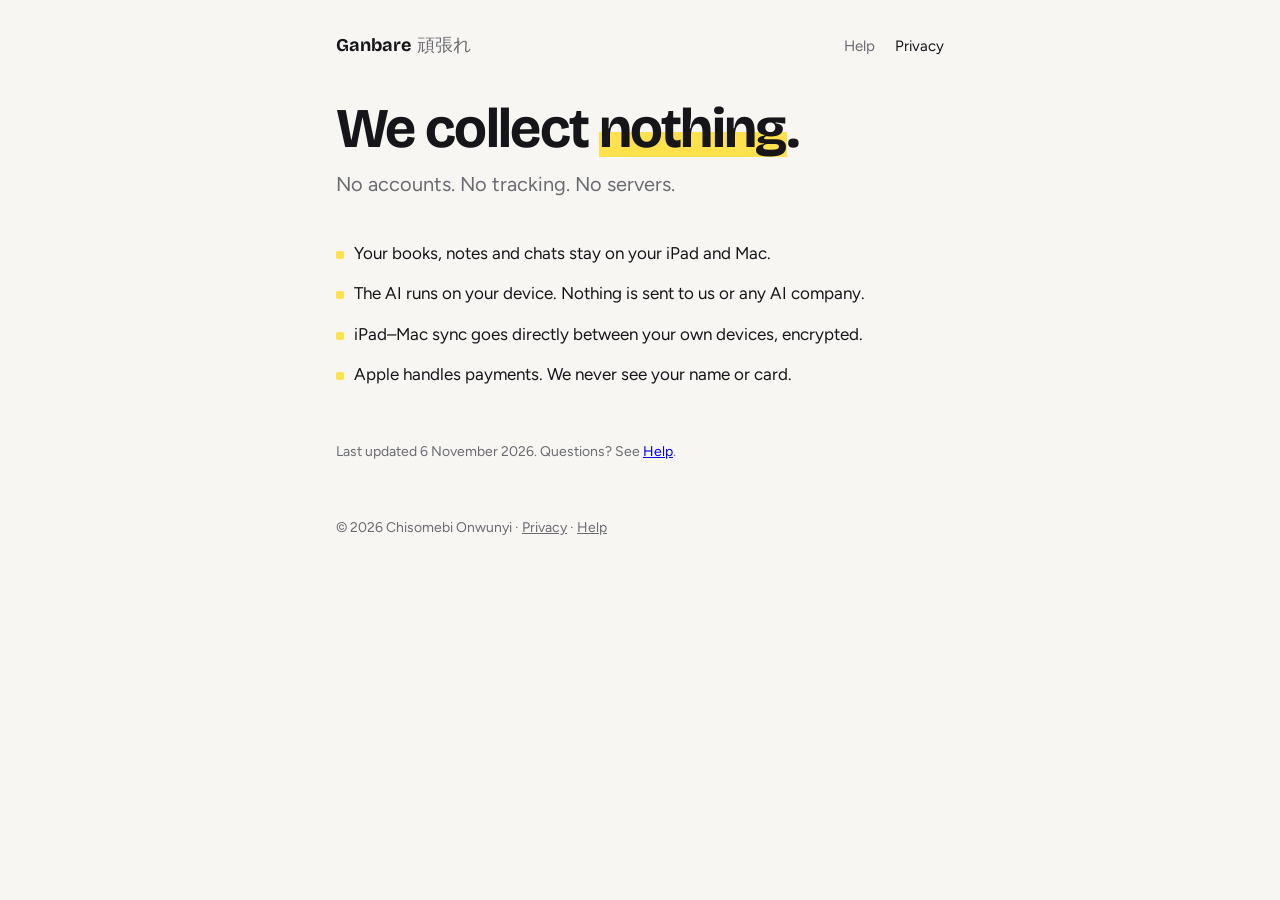
==== privacy.html @ c62aea6d "Ganbare website: home, help and privacy" ====
<!doctype html>
<html lang="en"><head><meta charset="utf-8"><meta name="viewport" content="width=device-width,initial-scale=1,viewport-fit=cover"><title>Ganbare Privacy</title><link rel="preconnect" href="https://fonts.googleapis.com"><link rel="stylesheet" href="https://fonts.googleapis.com/css2?family=Bricolage+Grotesque:opsz,wght@12..96,500;12..96,700&family=Figtree:wght@400;600&display=swap"><link rel="stylesheet" href="style.css"></head>
<body><main class="wrap">
<nav><a class="brand" href="index.html">Ganbare<span>頑張れ</span></a><a href="support.html">Help</a><a href="privacy.html" aria-current="page">Privacy</a></nav>
<section><h1>We collect <span class="mark">nothing</span>.</h1><p class="sub">No accounts. No tracking. No servers.</p></section>
<ul class="list">
<li>Your books, notes and chats stay on your iPad and Mac.</li>
<li>The AI runs on your device. Nothing is sent to us or any AI company.</li>
<li>iPad–Mac sync goes directly between your own devices, encrypted.</li>
<li>Apple handles payments. We never see your name or card.</li>
</ul>
<p class="note">Last updated 6 November 2026. Questions? See <a href="support.html">Help</a>.</p>
<footer>© 2026 Chisomebi Onwunyi · <a href="privacy.html">Privacy</a> · <a href="support.html">Help</a></footer>
</main></body></html>
---- style.css ----
/* Layout: one narrow column, a book page with a margin note as the only picture. */
:root{
  --paper:#f7f6f2; --ink:#16161a; --graphite:#6b6b72; --rule:#e2e0d9;
  --card:#ffffff; --mark:#ffe14d; --mark-ink:#16161a;
  --display:"Bricolage Grotesque",ui-sans-serif,system-ui,sans-serif;
  --body:"Figtree",ui-sans-serif,system-ui,sans-serif;
}
@media (prefers-color-scheme:dark){:root:not([data-theme="light"]){
  --paper:#111113; --ink:#f1f0ec; --graphite:#9b9ba3; --rule:#2a2a2e; --card:#1a1a1d; --mark:#e8c933; color-scheme:dark}}
:root[data-theme="dark"]{--paper:#111113; --ink:#f1f0ec; --graphite:#9b9ba3; --rule:#2a2a2e; --card:#1a1a1d; --mark:#e8c933; color-scheme:dark}

*{box-sizing:border-box}
body{margin:0;background:var(--paper);color:var(--ink);font:17px/1.55 var(--body)}
.wrap{max-width:640px;margin:0 auto;padding-block:32px 64px;
  padding-left:max(16px,env(safe-area-inset-left,0px));padding-right:max(16px,env(safe-area-inset-right,0px));
  display:flex;flex-direction:column;gap:40px}
nav{display:flex;align-items:baseline;gap:20px;font-size:15px}
nav .brand{font-family:var(--display);font-weight:700;font-size:18px;margin-right:auto;text-decoration:none;color:var(--ink)}
nav .brand span{color:var(--graphite);font-weight:500;margin-left:6px}
nav a{color:var(--graphite);text-decoration:none}
nav a:hover,nav a[aria-current]{color:var(--ink)}
h1{font-family:var(--display);font-weight:700;font-size:clamp(36px,8vw,56px);line-height:1.02;letter-spacing:-.03em;margin:0;text-wrap:balance}
.mark{background:linear-gradient(transparent 55%,var(--mark) 55%,var(--mark) 92%,transparent 92%);color:inherit}
.sub{font-size:20px;color:var(--graphite);margin:12px 0 0}
.cta{display:flex;flex-wrap:wrap;align-items:center;gap:14px}
.button{background:var(--ink);color:var(--paper);padding:12px 22px;border-radius:999px;text-decoration:none;font-weight:600}
.button:focus-visible,a:focus-visible,summary:focus-visible{outline:2px solid var(--ink);outline-offset:3px}
.note{font-size:14px;color:var(--graphite)}

/* The picture: a textbook page with a question in its margin. */
.page{background:var(--card);border:1px solid var(--rule);border-radius:6px;padding:28px 24px;display:grid;gap:22px}
.lines{display:grid;gap:10px}
.line{height:9px;border-radius:2px;background:var(--rule)}
.line.hl{background:var(--mark);opacity:.85}
.folio{font-size:12px;color:var(--graphite);font-variant-numeric:tabular-nums;letter-spacing:.06em;text-transform:uppercase}
.chat{display:grid;gap:10px}
.q,.a{max-width:85%;padding:10px 14px;border-radius:16px;font-size:15px;line-height:1.4}
.q{justify-self:end;background:var(--ink);color:var(--paper);border-bottom-right-radius:4px}
.a{background:var(--paper);border:1px solid var(--rule);border-bottom-left-radius:4px}
.a b{font-weight:600}

.facts{display:flex;flex-wrap:wrap;gap:8px 20px;margin:0;padding:0;list-style:none;font-size:15px;color:var(--graphite)}
.facts li::before{content:"✓ ";color:var(--ink)}

h2{font-family:var(--display);font-size:22px;margin:0}
.list{margin:0;padding:0;list-style:none;display:grid;gap:14px}
.list li{padding-left:18px;position:relative}
.list li::before{content:"";position:absolute;left:0;top:.65em;width:8px;height:8px;border-radius:2px;background:var(--mark)}
details{border-top:1px solid var(--rule);padding:14px 0}
details:last-of-type{border-bottom:1px solid var(--rule)}
summary{cursor:pointer;font-weight:600;list-style:none}
summary::after{content:"+";float:right;color:var(--graphite)}
details[open] summary::after{content:"–"}
details p{margin:8px 0 0;color:var(--graphite)}
footer{font-size:14px;color:var(--graphite)}
footer a{color:var(--graphite)}
@media (prefers-reduced-motion:no-preference){.line.hl{transition:opacity .3s}}
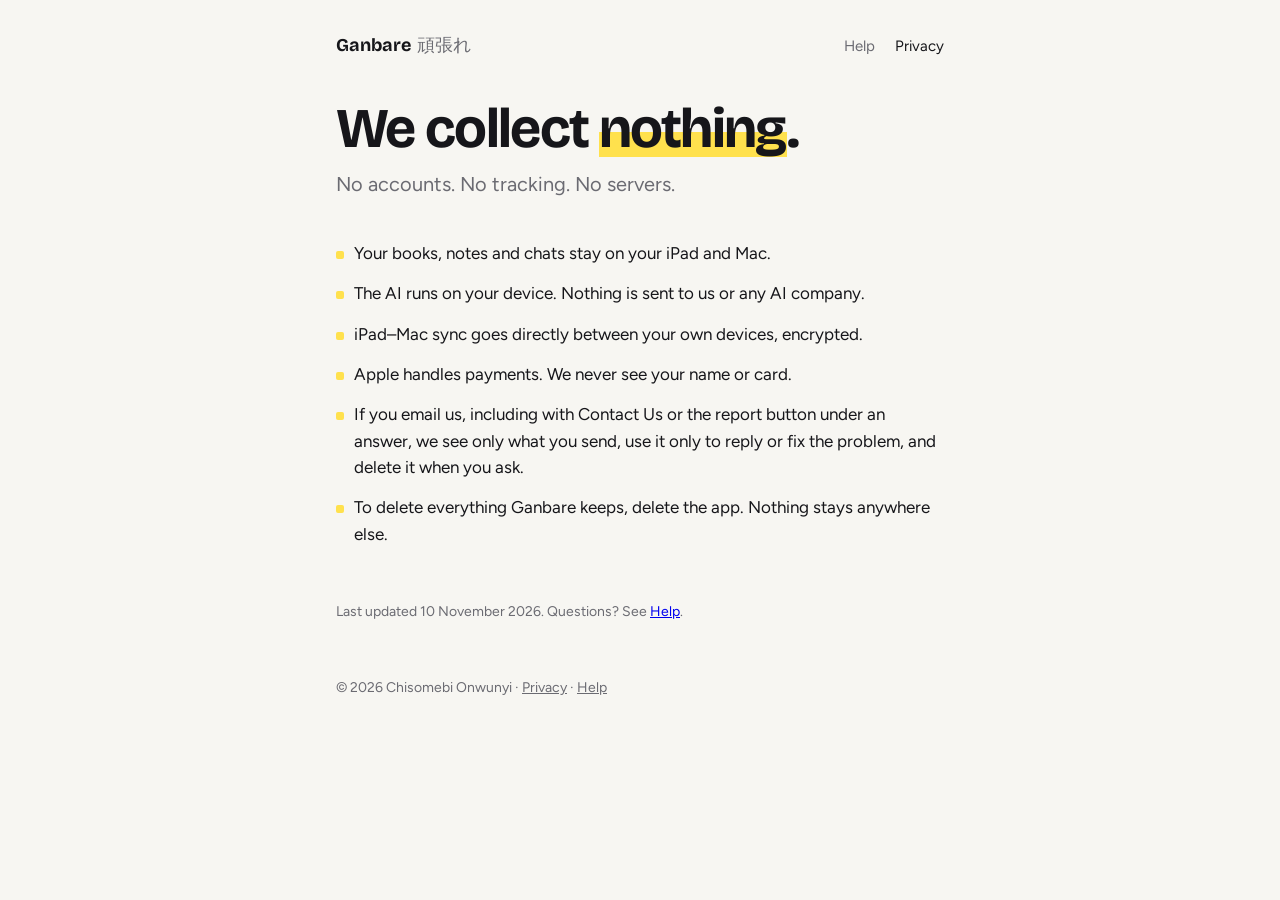
==== commit d74c2caa: "Privacy: emails and reports, deleting everything" ====
--- a/privacy.html
+++ b/privacy.html
@@ -8,7 +8,9 @@
 <li>The AI runs on your device. Nothing is sent to us or any AI company.</li>
 <li>iPad–Mac sync goes directly between your own devices, encrypted.</li>
 <li>Apple handles payments. We never see your name or card.</li>
+<li>If you email us, including with Contact Us or the report button under an answer, we see only what you send, use it only to reply or fix the problem, and delete it when you ask.</li>
+<li>To delete everything Ganbare keeps, delete the app. Nothing stays anywhere else.</li>
 </ul>
-<p class="note">Last updated 6 November 2026. Questions? See <a href="support.html">Help</a>.</p>
+<p class="note">Last updated 10 November 2026. Questions? See <a href="support.html">Help</a>.</p>
 <footer>© 2026 Chisomebi Onwunyi · <a href="privacy.html">Privacy</a> · <a href="support.html">Help</a></footer>
 </main></body></html>
